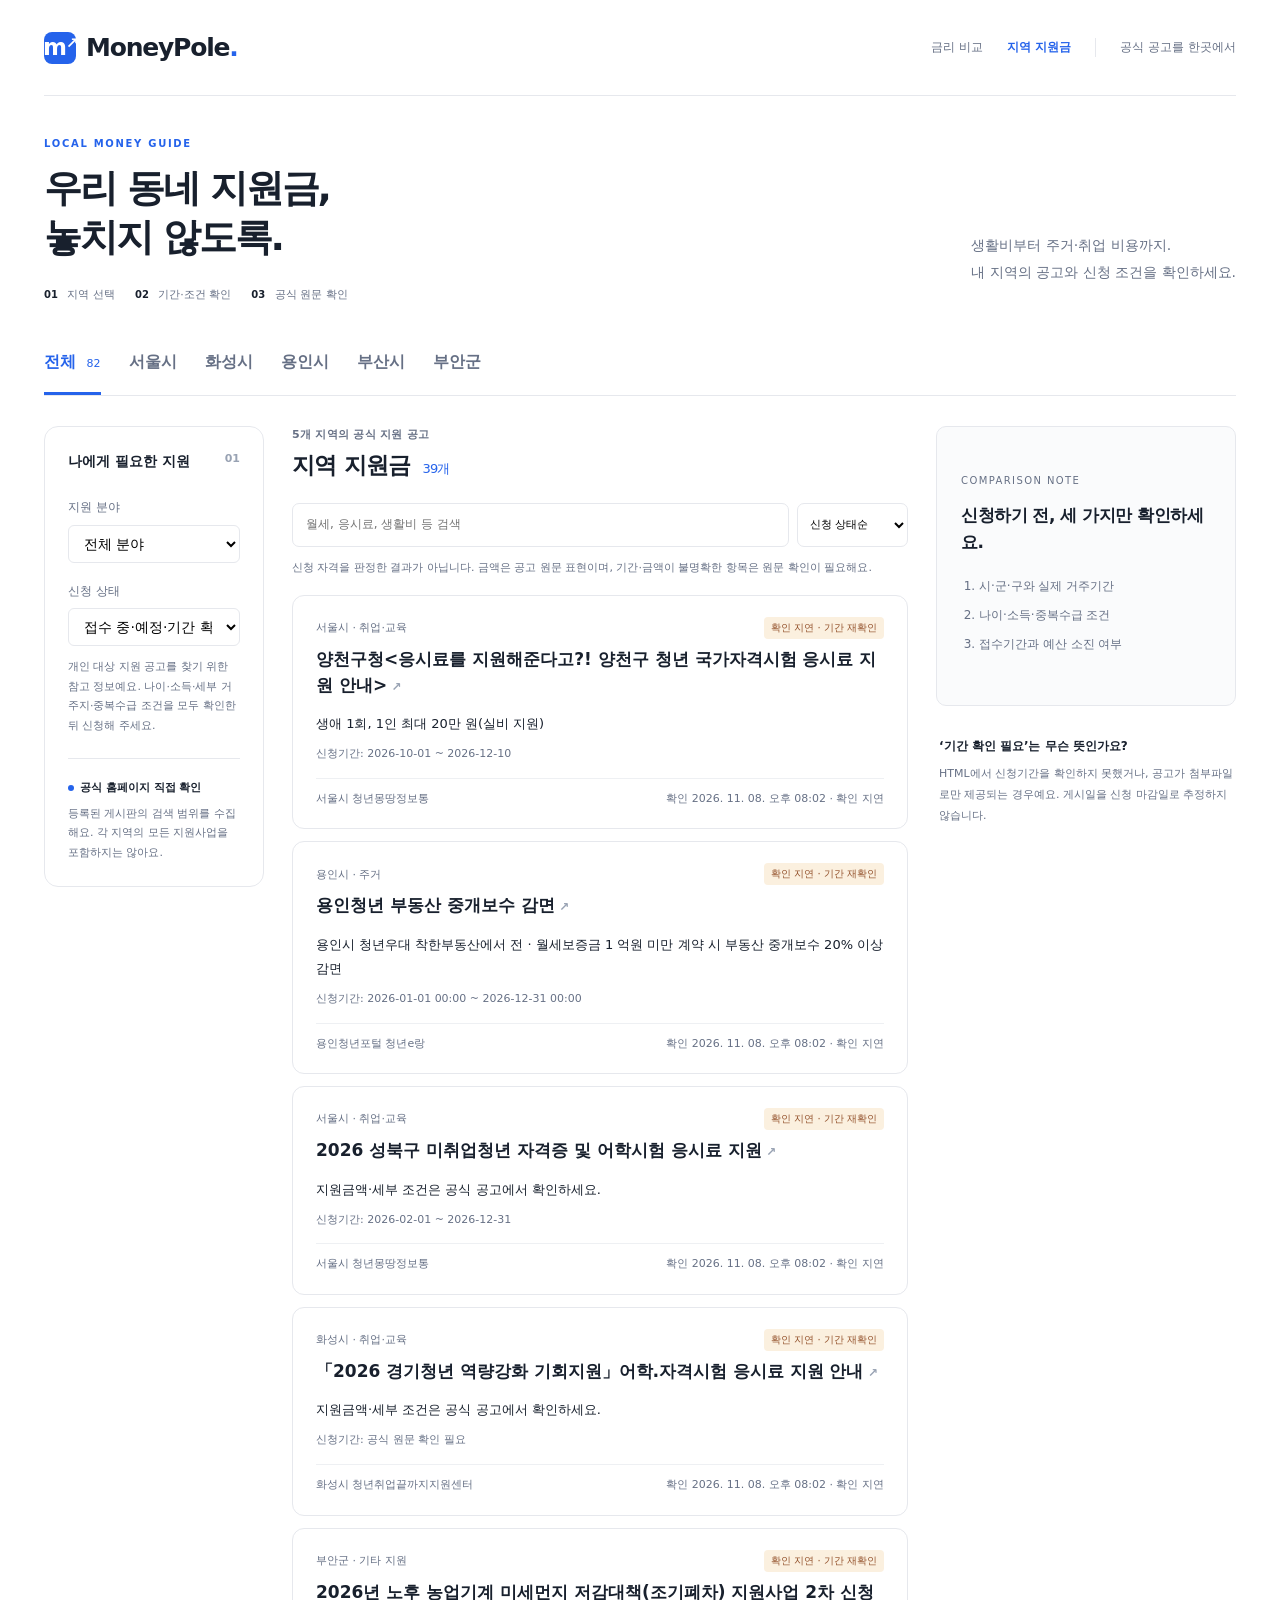
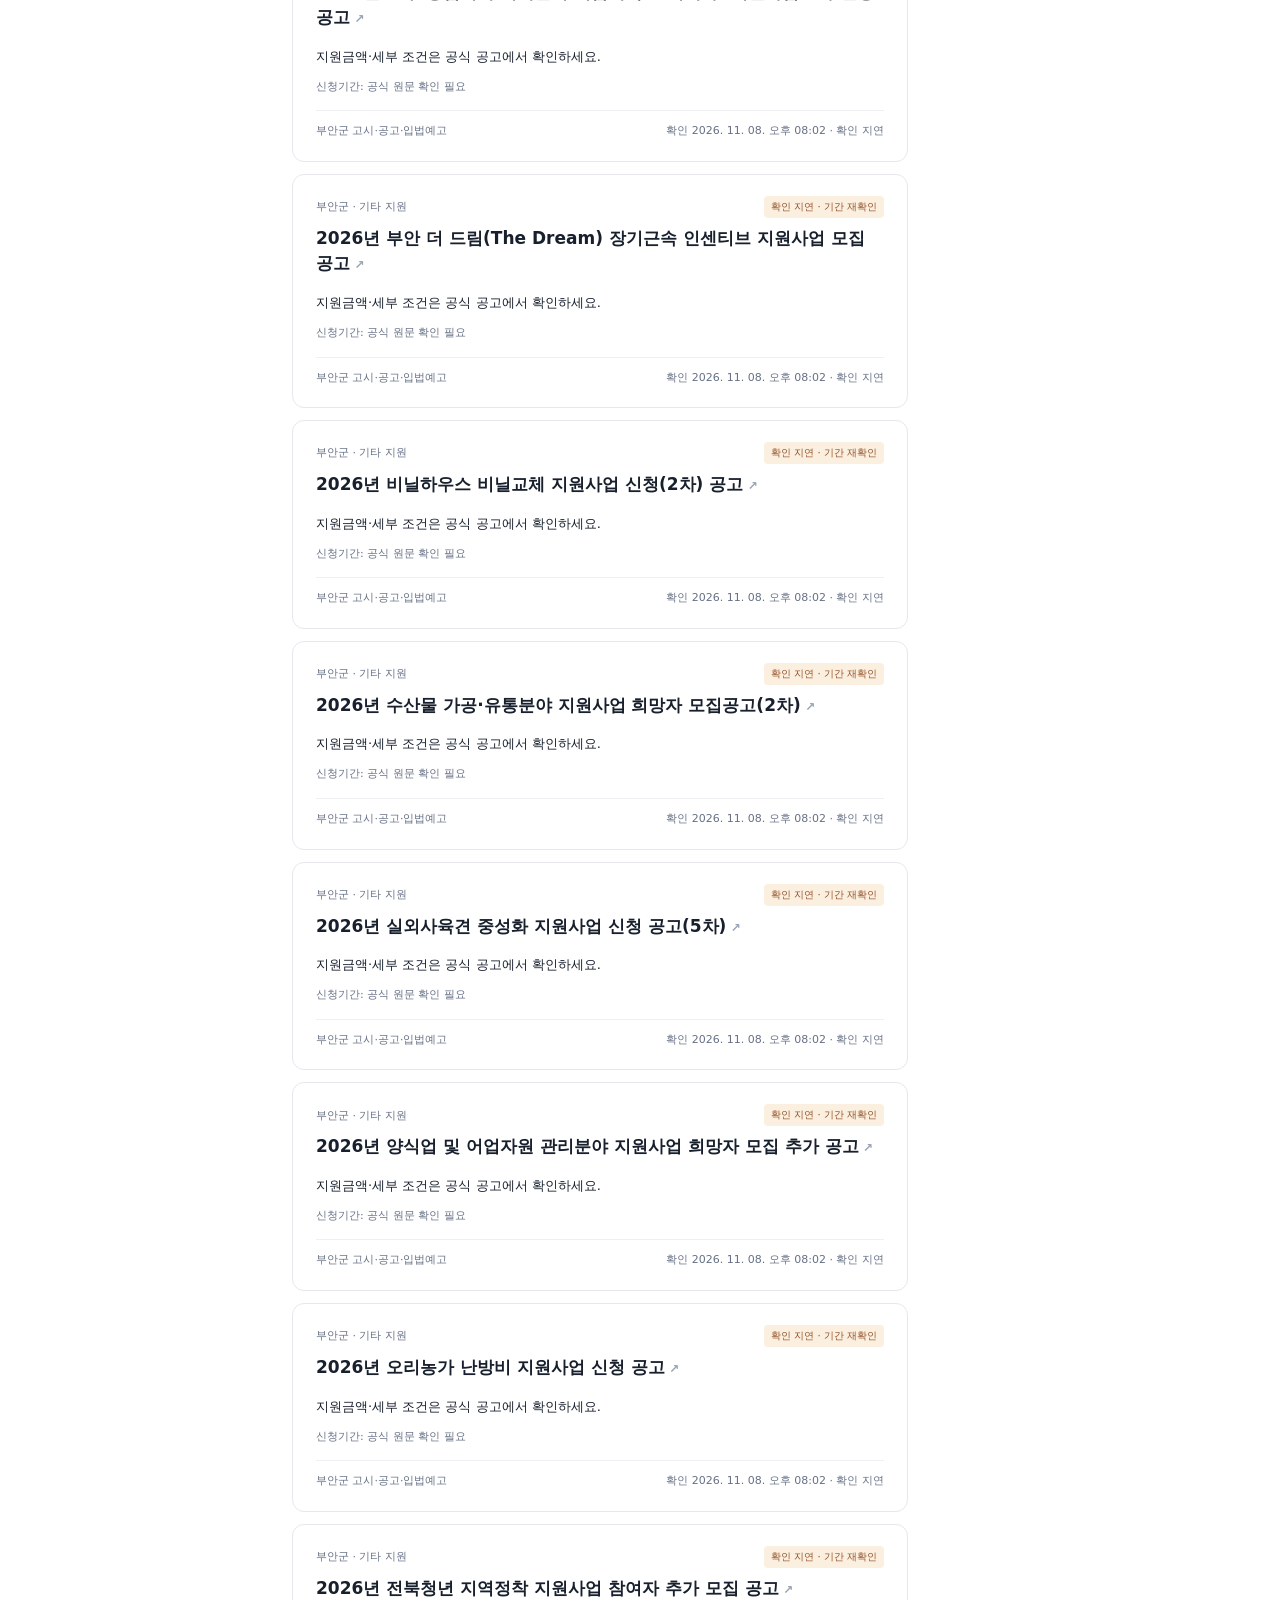
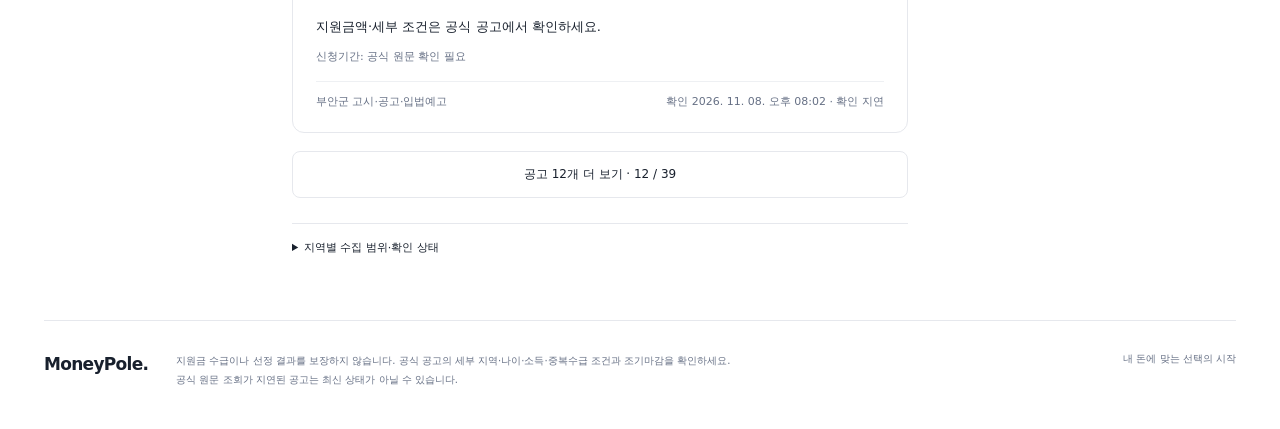
==== support.html @ addfc1a0 "Add daily no-key support notice collection for five municipalities" ====
<!doctype html>
<html lang="ko">
<head>
  <meta charset="UTF-8"><meta name="viewport" content="width=device-width, initial-scale=1">
  <meta name="description" content="서울시·화성시·용인시·부산시·부안군의 공식 지원 공고를 지역별로 확인하세요.">
  <title>지역 지원금 찾기 — MoneyPole</title>
  <link rel="stylesheet" href="web/styles.css?v=support-1">
  <script type="module" src="web/support.mjs?v=support-1"></script>
</head>
<body>
<div class="shell">
  <header class="site-header">
    <a class="brand" href="./" aria-label="MoneyPole 홈"><span class="brand-icon" aria-hidden="true">m<span>↗</span></span>MoneyPole<span class="brand-dot">.</span></a>
    <nav class="header-links" aria-label="주요 메뉴"><a href="./">금리 비교</a><a href="support.html" aria-current="page">지역 지원금</a><span class="header-note">공식 공고를 한곳에서</span></nav>
  </header>
  <main>
    <section class="intro">
      <p class="eyebrow">LOCAL MONEY GUIDE</p>
      <h1>우리 동네 지원금,<br>놓치지 않도록.</h1>
      <p class="intro-copy">생활비부터 주거·취업 비용까지.<br>내 지역의 공고와 신청 조건을 확인하세요.</p>
      <div class="intro-path" aria-label="확인 순서"><span><b>01</b> 지역 선택</span><span><b>02</b> 기간·조건 확인</span><span><b>03</b> 공식 원문 확인</span></div>
    </section>
    <nav class="tabs support-tabs" aria-label="지원 지역">
      <button type="button" data-region="all" class="active" aria-pressed="true">전체 <span id="allCount">—</span></button>
      <button type="button" data-region="seoul" aria-pressed="false">서울시</button>
      <button type="button" data-region="hwaseong" aria-pressed="false">화성시</button>
      <button type="button" data-region="yongin" aria-pressed="false">용인시</button>
      <button type="button" data-region="busan" aria-pressed="false">부산시</button>
      <button type="button" data-region="buan" aria-pressed="false">부안군</button>
    </nav>
    <div class="workspace">
      <aside class="filters support-filters" aria-label="지원 공고 필터">
        <div class="section-label">나에게 필요한 지원 <span>01</span></div>
        <label for="category">지원 분야</label><select id="category"><option value="all">전체 분야</option><option>생활</option><option>주거</option><option>취업·교육</option><option>자산형성</option><option>기타 지원</option></select>
        <label for="applicationStatus">신청 상태</label><select id="applicationStatus"><option value="available">접수 중·예정·기간 확인 필요</option><option value="open">접수 중</option><option value="upcoming">접수 예정</option><option value="unknown">기간 확인 필요</option><option value="closed">마감된 공고</option><option value="all">마감 포함 전체</option></select>
        <p class="filter-note">개인 대상 지원 공고를 찾기 위한 참고 정보예요. 나이·소득·세부 거주지·중복수급 조건을 모두 확인한 뒤 신청해 주세요.</p>
        <div class="source-note"><span class="status-dot"></span><strong>공식 홈페이지 직접 확인</strong><p>등록된 게시판의 검색 범위를 수집해요. 각 지역의 모든 지원사업을 포함하지는 않아요.</p></div>
      </aside>
      <section class="results" aria-labelledby="supportTitle">
        <div class="results-heading"><div><p class="eyebrow" id="regionLabel">5개 지역의 공식 지원 공고</p><h2 id="supportTitle">지역 지원금 <span id="resultCount"></span></h2></div></div>
        <div class="search-row"><label class="sr-only" for="search">공고명·지역·지원내용 검색</label><input id="search" type="search" placeholder="월세, 응시료, 생활비 등 검색"><label class="sr-only" for="sort">정렬</label><select id="sort"><option value="status">신청 상태순</option><option value="deadline">마감 가까운 순</option><option value="recent">최근 확인순</option></select></div>
        <p class="comparison-note" id="supportNotice">수집한 공고를 불러오고 있어요.</p>
        <div id="listArea" aria-live="polite"><div class="empty">공식 공고를 불러오고 있어요.</div></div>
        <button type="button" id="loadMore" class="load-more" hidden></button>
        <details class="collection-details"><summary>지역별 수집 범위·확인 상태</summary><p>확인일은 페이지를 조회한 날입니다. 자격이나 현재 예산 잔액을 확인했다는 뜻은 아니에요. 원천 공고의 반영이 늦을 수 있어요.</p><div id="sourceStatus"></div></details>
      </section>
      <aside class="ad-rail" aria-label="신청 전 확인 사항">
        <div id="railPlacement"></div>
        <p class="rail-caption"><strong>‘기간 확인 필요’는 무슨 뜻인가요?</strong>HTML에서 신청기간을 확인하지 못했거나, 공고가 첨부파일로만 제공되는 경우예요. 게시일을 신청 마감일로 추정하지 않습니다.</p>
      </aside>
    </div>
  </main>
  <footer><a class="brand footer-brand" href="./">MoneyPole.</a><p>지원금 수급이나 선정 결과를 보장하지 않습니다. 공식 공고의 세부 지역·나이·소득·중복수급 조건과 조기마감을 확인하세요.<br>공식 원문 조회가 지연된 공고는 최신 상태가 아닐 수 있습니다.</p><span>내 돈에 맞는 선택의 시작</span></footer>
</div>
<dialog id="detailDialog" aria-labelledby="detailName"><div class="dialog-head"><span>지원 공고 자세히 보기</span><button id="closeDetail" type="button" aria-label="지원 공고 닫기">닫기 ×</button></div><div id="detailContent"></div></dialog>
</body>
</html>
---- web/styles.css ----
:root{
  --ink:#18202d;
  --muted:#667085;
  --accent:#2563eb;
  --line:#e6e8ed;
  --paper:#ffffff;
  --soft:#f5f6f8;
  --white:#fff;
  --orange:#93512b}
*{
  box-sizing:border-box}
body{
  margin:0;
  background:var(--paper);
  color:var(--ink);
  font-family:system-ui,-apple-system,"Apple SD Gothic Neo","Malgun Gothic",sans-serif;
  font-size:14px;
  line-height:1.6}
button,input,select{
  font:inherit}
button,select{
  cursor:pointer}
button,a,input,select,summary{
  touch-action:manipulation}
button:focus-visible,a:focus-visible,input:focus-visible,select:focus-visible,summary:focus-visible{
  outline:3px solid #98a2b3;
  outline-offset:3px}
a{
  color:var(--accent);
  text-underline-offset:3px}
button{
  color:inherit}
input,select{
  min-width:0}
button{
  border:0}
.shell{
  max-width:1440px;
  margin:auto;
  padding:0 44px}
.site-header{
  height:96px;
  display:flex;
  align-items:center;
  justify-content:space-between;
  border-bottom:1px solid var(--line)}
.brand{
  font-weight:800;
  font-size:25px;
  letter-spacing:-1.2px;
  text-decoration:none;
  color:var(--ink);
  display:inline-flex;
  align-items:center}
.brand-icon{
  display:inline-flex;
  align-items:center;
  justify-content:center;
  position:relative;
  width:32px;
  height:32px;
  background:var(--accent);
  color:white;
  margin-right:10px;
  border-radius:8px;
  font-size:23px;
  line-height:1}
.brand-icon span{
  font-size:15px;
  margin-top:-8px}
.brand-dot{
  color:var(--accent)}
.header-note{
  font-size:12px;
  color:var(--muted)}
.intro{
  padding:40px 0 32px;
  position:relative}
.eyebrow{
  font-size:10px;
  letter-spacing:1.7px;
  font-weight:700;
  color:var(--accent);
  margin:0 0 12px}
h1{
  font-size:38px;
  letter-spacing:-2.1px;
  line-height:1.3;
  margin:0;
  font-weight:750}
.intro-copy{
  position:absolute;
  right:0;
  bottom:36px;
  font-size:14px;
  color:var(--muted);
  line-height:1.9}
.tabs{
  display:flex;
  border-bottom:1px solid var(--line);
  gap:36px;
  margin-bottom:30px}
.tabs button{
  background:none;
  padding:14px 0 17px;
  border-bottom:3px solid transparent;
  color:var(--muted);
  font-weight:650;
  font-size:16px}
.tabs button.active{
  color:var(--accent);
  border-color:var(--accent)}
.tabs button span{
  font-size:11px;
  margin-left:5px;
  font-weight:500}
.workspace{
  display:grid;
  grid-template-columns:220px minmax(0,1fr) 300px;
  gap:28px;
  align-items:start}
.filters{
  background:var(--white);
  border:1px solid var(--line);
  border-radius:14px;
  padding:23px;
  position:sticky;
  top:24px}
.section-label{
  font-weight:700;
  margin-bottom:26px;
  display:flex;
  justify-content:space-between}
.section-label span{
  font-size:11px;
  color:#98a2b3}
.filters label:not(.checkbox){
  display:block;
  font-size:12px;
  color:var(--muted);
  margin:19px 0 7px}
.money-field{
  display:flex;
  align-items:center;
  border-bottom:2px solid var(--accent);
  padding-bottom:9px;
  gap:6px}
.money-field input{
  width:100%;
  border:0;
  font-size:23px;
  font-weight:700;
  color:var(--ink);
  padding:0;
  background:transparent;
  appearance:textfield}
.money-field input::-webkit-inner-spin-button{
  appearance:none}
.money-field span{
  font-size:13px}
.quick-amounts{
  display:flex;
  gap:5px;
  margin-top:12px}
.quick-amounts button{
  background:var(--paper);
  padding:6px 8px;
  border:1px solid var(--line);
  border-radius:5px;
  font-size:11px;
  flex:1}
.filters select{
  width:100%;
  padding:9px 11px;
  border:1px solid var(--line);
  border-radius:6px;
  background:white}
.checkbox{
  display:flex;
  align-items:center;
  gap:7px;
  margin:24px 0 12px;
  font-size:13px}
.checkbox input{
  accent-color:var(--accent);
  width:16px;
  height:16px}
.filter-note{
  font-size:11px;
  color:var(--muted);
  line-height:1.8}
.source-note{
  border-top:1px solid var(--line);
  padding-top:20px;
  margin-top:22px;
  font-size:11px}
.source-note p{
  color:var(--muted);
  margin:7px 0 0;
  line-height:1.8}
.status-dot{
  display:inline-block;
  width:6px;
  height:6px;
  border-radius:50%;
  background:var(--accent);
  margin-right:6px}
.results-heading{
  display:flex;
  align-items:center;
  justify-content:space-between}
.results-heading .eyebrow{
  letter-spacing:.3px;
  margin-bottom:3px;
  font-size:11px;
  color:var(--muted)}
h2{
  margin:0;
  font-size:23px;
  letter-spacing:-.8px}
h2 span{
  font-size:13px;
  color:var(--accent);
  margin-left:5px;
  font-weight:500}
.unit-label{
  font-size:11px;
  color:var(--muted)}
.search-row{
  display:flex;
  gap:8px;
  margin-top:20px}
.search-row input{
  flex:1;
  width:100%;
  padding:11px 13px;
  border:1px solid var(--line);
  border-radius:7px;
  background:white;
  font-size:12px}
.search-row select{
  border:1px solid var(--line);
  border-radius:7px;
  background:white;
  padding:8px;
  font-size:11px}
.comparison-note{
  font-size:11px;
  color:var(--muted);
  margin:12px 0 19px}
.card{
  background:white;
  border:1px solid var(--line);
  border-radius:12px;
  margin-bottom:12px;
  padding:21px 23px}
.card:hover{
  border-color:#98a2b3}
.card-top{
  display:flex;
  justify-content:space-between;
  align-items:center;
  gap:10px;
  font-size:11px;
  color:var(--muted);
  margin-bottom:8px}
.badge{
  font-size:10px;
  color:var(--accent);
  background:var(--soft);
  padding:3px 7px;
  border-radius:4px;
  white-space:nowrap}
.badge.warning{
  background:#fbf0df;
  color:var(--orange)}
.card-main{
  display:flex;
  justify-content:space-between;
  align-items:start;
  gap:15px}
.product-button{
  display:block;
  text-align:left;
  font-size:16px;
  font-weight:650;
  background:none;
  padding:0;
  line-height:1.5}
.product-button::after{
  content:' ↗';
  font-size:12px;
  color:#98a2b3}
.rate{
  color:var(--accent);
  font-size:29px;
  line-height:1.2;
  font-weight:750;
  letter-spacing:-1px;
  white-space:nowrap}
.rate small{
  font-size:12px;
  letter-spacing:0;
  margin-right:5px;
  font-weight:500}
.basic-rate{
  font-size:10px;
  color:var(--muted);
  text-align:right;
  margin-top:4px}
.condition{
  color:var(--muted);
  font-size:11px;
  margin-top:9px;
  white-space:pre-line}
.card-bottom{
  display:flex;
  justify-content:space-between;
  align-items:center;
  gap:10px;
  border-top:1px solid #eef0f3;
  padding-top:11px;
  margin-top:15px;
  font-size:11px;
  color:var(--muted)}
.card-bottom strong{
  color:var(--ink);
  font-size:13px}
.amount-limit{
  color:var(--orange);
  font-size:11px;
  margin-top:10px}
.empty{
  border:1px dashed var(--line);
  border-radius:12px;
  background:white;
  padding:44px 24px;
  text-align:center;
  color:var(--muted)}
.error{
  color:var(--orange)}
.collection-details{
  margin-top:25px;
  font-size:11px;
  color:var(--muted);
  border-top:1px solid var(--line);
  padding-top:15px}
.collection-details summary{
  cursor:pointer;
  color:var(--ink)}
.source-row{
  display:flex;
  justify-content:space-between;
  gap:14px;
  margin:8px 0}
.source-row span:last-child{
  text-align:right}
footer{
  border-top:1px solid var(--line);
  margin-top:64px;
  padding:30px 0 40px;
  display:flex;
  align-items:start;
  gap:28px;
  color:var(--muted);
  font-size:10px}
footer p{
  margin:0;
  flex:1;
  line-height:1.9}
.footer-brand{
  font-size:17px;
  letter-spacing:-.7px}
footer>span{
  font-size:10px}
dialog{
  border:0;
  border-radius:18px;
  max-width:600px;
  width:calc(100% - 32px);
  max-height:90dvh;
  padding:0;
  color:var(--ink);
  box-shadow:0 20px 100px #18202d26}
dialog::backdrop{
  background:#18202d5e;
  backdrop-filter:blur(3px)}
.dialog-head{
  display:flex;
  align-items:center;
  justify-content:space-between;
  padding:17px 25px;
  border-bottom:1px solid var(--line);
  position:sticky;
  top:0;
  background:white;
  z-index:1;
  font-size:12px}
.dialog-head button{
  background:var(--paper);
  border-radius:5px;
  padding:6px 10px}
#detailContent{
  padding:26px}
.detail-bank{
  color:var(--muted);
  font-size:12px}
#detailName{
  font-size:25px;
  letter-spacing:-1px;
  margin:6px 0 14px}
.detail-rate{
  font-size:38px;
  color:var(--accent);
  font-weight:750}
.detail-rate small{
  font-size:14px}
.detail-meta{
  color:var(--muted);
  font-size:11px}
.detail-section{
  border-top:1px solid var(--line);
  margin-top:23px;
  padding-top:19px}
.detail-section h3{
  font-size:14px;
  margin:0 0 10px}
.detail-section p{
  font-size:12px;
  white-space:pre-line;
  overflow-wrap:anywhere}
.detail-grid{
  display:grid;
  grid-template-columns:100px 1fr;
  font-size:12px;
  gap:9px}
.detail-grid dt{
  color:var(--muted)}
.detail-grid dd{
  margin:0;
  white-space:pre-line;
  overflow-wrap:anywhere}
.calc-panel{
  background:var(--soft);
  padding:18px;
  border-radius:9px}
.calc-panel select{
  width:100%;
  font-size:12px;
  border:1px solid var(--line);
  padding:8px;
  background:white;
  border-radius:5px}
.calc-amount{
  font-size:25px;
  font-weight:700;
  color:var(--accent)}
.calc-caption{
  font-size:11px;
  color:var(--muted)}
.history{
  width:100%;
  border-collapse:collapse;
  font-size:11px}
.history td,.history th{
  padding:7px;
  text-align:left;
  border-bottom:1px solid var(--line)}
.sr-only{
  position:absolute;
  width:1px;
  height:1px;
  overflow:hidden;
  clip:rect(0,0,0,0)}
[hidden]{
  display:none!important}
@media(max-width:800px){
  .shell{
    padding:0 24px}
  .intro-copy{
    position:static;
    margin:18px 0 0}
  .intro{
    padding:34px 0 26px}
  h1{
    font-size:35px}
  .workspace{
    grid-template-columns:220px minmax(0,1fr);
    gap:22px}
  .filters{
    padding:17px}
  .card{
    padding:17px}
  .rate{
    font-size:25px}
  footer>span{
    display:none}
}
@media(max-width:620px){
  .shell{
    padding:0 20px}
  .site-header{
    height:75px}
  .brand{
    font-size:23px}
  .header-note{
    font-size:10px}
  .intro{
    padding-top:30px}
  h1{
    font-size:33px}
  .intro-copy{
    font-size:12px}
  .tabs{
    gap:0;
    justify-content:space-between;
    margin-bottom:22px}
  .tabs button{
    font-size:14px}
  .workspace{
    display:block}
  .filters{
    position:static;
    padding:18px;
    margin-bottom:28px;
    display:grid;
    grid-template-columns:minmax(0,1fr) 110px;
    column-gap:20px}
  .section-label{
    grid-column:1/-1;
    margin-bottom:7px}
  .filters>label#amountLabel{
    grid-column:1;
    margin-top:7px}
  .money-field{
    grid-column:1;
    grid-row:3}
  .money-field input{
    font-size:22px}
  .quick-amounts{
    grid-column:1}
  .filters>#daysField,.filters>#termField{
    grid-column:2;
    grid-row:2/5}
  .filters>#daysField label,.filters>#termField label{
    margin-top:7px}
  .checkbox{
    grid-column:1/-1;
    margin:16px 0 3px}
  .filter-note{
    grid-column:1/-1;
    margin-bottom:0}
  .source-note{
    grid-column:1/-1;
    margin-top:14px;
    padding-top:12px}
  .source-note p{
    display:inline;
    margin-left:7px}
  .card-main{
    gap:12px}
  .product-button{
    font-size:15px}
  .rate{
    font-size:27px}
  .card-bottom{
    align-items:start;
    flex-direction:column;
    gap:5px}
  .search-row select{
    max-width:116px}
  footer{
    margin-top:40px;
    flex-direction:column;
    gap:10px}
  .detail-grid{
    grid-template-columns:85px 1fr}
  #detailContent{
    padding:22px}
  .card-top{
    align-items:start}
}
/* Reserved placements display useful editorial content until ads are explicitly enabled. */
.header-links{
  display:flex;
  align-items:center;
  gap:24px;
  font-size:12px}
.header-links a{
  text-decoration:none;
  color:var(--muted)}
.site-header .header-note{
  border-left:1px solid var(--line);
  padding-left:24px}
.intro-path{
  display:flex;
  gap:20px;
  color:var(--muted);
  font-size:11px;
  margin-top:23px}
.intro-path span b{
  font-size:10px;
  color:var(--ink);
  margin-right:6px}
.ad-rail{
  align-self:start}
.placement{
  position:relative;
  isolation:isolate;
  overflow:hidden;
  background:#fafbfc;
  border:1px solid var(--line);
  border-radius:10px;
  min-width:0}
.placement--rail{
  width:300px;
  min-height:280px}
.placement--inline{
  min-height:280px;
  margin:32px 0}
.placement-editorial{
  min-height:278px;
  padding:24px;
  display:flex;
  flex-direction:column;
  justify-content:center}
.placement-kicker{
  color:var(--muted);
  letter-spacing:1.4px;
  font-size:10px;
  margin:0 0 13px}
.placement-title{
  font-size:17px;
  line-height:1.6;
  letter-spacing:-.5px;
  font-weight:650;
  margin:0 0 16px}
.placement-editorial p:not(.placement-kicker){
  font-size:12px;
  color:var(--muted);
  line-height:1.9;
  margin:0}
.placement-editorial ol{
  margin:0;
  padding-left:18px;
  color:var(--muted);
  font-size:12px;
  line-height:2.4}
.placement--inline .placement-editorial{
  padding:28px 32px}
.placement--inline .placement-title{
  font-size:19px}
.placement[data-state="advertisement"]{
  overflow:visible;
  background:white;
  border-color:var(--line);
  border-radius:0;
  padding-top:25px}
.placement-label{
  position:absolute;
  top:4px;
  left:0;
  right:0;
  text-align:center;
  font-size:10px;
  letter-spacing:.4px;
  color:#667085}
.placement-host{
  width:100%;
  min-height:250px}
.rail-caption{
  font-size:11px;
  line-height:1.9;
  color:var(--muted);
  padding:18px 3px}
.rail-caption strong{
  display:block;
  color:var(--ink);
  font-size:12px;
  margin-bottom:6px}
.load-more{
  display:block;
  width:100%;
  padding:13px;
  border:1px solid var(--line);
  background:white;
  border-radius:8px;
  margin-top:18px;
  font-size:12px}
.load-more:hover{
  background:var(--soft)}
.guides{
  margin:52px 0 0;
  padding-top:30px;
  border-top:1px solid var(--line);
  scroll-margin-top:24px}
.guides-heading{
  display:flex;
  justify-content:space-between;
  gap:16px;
  align-items:end;
  margin-bottom:22px}
.guides-heading h2{
  font-size:23px}
.guides-heading p{
  margin:0;
  color:var(--muted);
  font-size:12px}
.guide-grid{
  display:grid;
  grid-template-columns:repeat(3,minmax(0,1fr));
  gap:24px}
.guide-grid article{
  padding:22px;
  border:1px solid var(--line);
  border-radius:10px}
.guide-grid h3{
  font-size:15px;
  margin:0 0 10px}
.guide-grid p{
  font-size:12px;
  color:var(--muted);
  line-height:1.9;
  margin:0}
.guide-number{
  font-size:10px;
  color:var(--muted);
  display:block;
  margin-bottom:14px}
#compare{
  scroll-margin-top:24px}
.results{
  min-width:0}
.collection-details{
  scroll-margin-top:24px}
@media(max-width:1200px){
  .workspace{
    grid-template-columns:220px minmax(0,1fr);
    gap:28px}
  .ad-rail{
    display:none}
  .shell{
    max-width:1100px}
}
@media(max-width:800px){
  .workspace{
    grid-template-columns:200px minmax(0,1fr);
    gap:22px}
  .header-links{
    gap:16px}
  .site-header .header-note{
    display:none}
  .guide-grid{
    gap:12px}
  .guide-grid article{
    padding:18px}
  .guides-heading{
    display:block}
  .guides-heading p{
    margin-top:8px}
  .intro{
    padding:30px 0 24px}
  .intro-copy{
    font-size:13px}
}
@media(max-width:620px){
  .workspace{
    display:block}
  .shell{
    padding:0 20px}
  .header-links{
    gap:14px;
    font-size:11px}
  .brand{
    font-size:21px}
  .brand-icon{
    width:27px;
    height:27px;
    font-size:20px;
    margin-right:7px}
  .intro{
    padding:25px 0 20px}
  h1{
    font-size:30px}
  .intro-copy{
    font-size:12px;
    margin-top:13px}
  .intro-path{
    gap:12px;
    font-size:10px;
    margin-top:17px}
  .intro-path span b{
    margin-right:4px}
  .tabs button{
    padding-bottom:12px}
  .filters{
    margin-bottom:24px}
  .filter-note{
    font-size:10px}
  .source-note{
    font-size:10px}
  .placement--inline{
    margin:32px 0;
    min-height:280px}
  .placement--inline .placement-editorial{
    padding:22px;
    min-height:278px}
  .placement--inline .placement-title{
    font-size:17px}
  .guide-grid{
    grid-template-columns:1fr}
  .guides{
    margin-top:36px}
  .guide-grid article{
    padding:20px}
  .guide-number{
    margin-bottom:9px}
  .unit-label{
    font-size:10px}
  .search-row{
    margin-top:16px}
}
.quick-amounts button {
  white-space: nowrap;
  font-size: 10px;
  padding: 6px 5px;
}

/* One blue accent; white remains the page surface. */
.tabs button.active { color: var(--accent); border-color: var(--accent); }
.filters input:focus-visible, .filters select:focus-visible, .search-row input:focus-visible, .search-row select:focus-visible { outline-color: var(--accent); }
.institution-field { margin-top: 18px; }
@media (max-width:620px) {
  .institution-field { grid-column: 1 / -1; margin-top: 0; }
}
.header-links a[aria-current="page"] { color: var(--accent); font-weight: 650; }
.support-tabs { gap: 28px; flex-wrap: wrap; }
.support-summary { font-size: 13px; line-height: 1.85; color: var(--ink); margin: 14px 0 9px; overflow-wrap: anywhere; }
.support-card .product-button { font-size: 17px; }
.support-source { border-bottom: 1px solid var(--line); padding: 10px 0; }
.support-source p { margin: 4px 0; }
.support-excerpt { max-height: 420px; overflow: auto; }
@media (max-width:620px) {
  .support-tabs { gap: 0; display: grid; grid-template-columns: repeat(3,minmax(0,1fr)); }
  .support-tabs button { padding: 10px 6px; }
  .support-filters { display: block; }
  .support-filters .section-label { margin-bottom: 12px; }
  .support-filters .source-note p { display: block; margin-left: 0; }
  .support-card .product-button { font-size: 15px; }
}
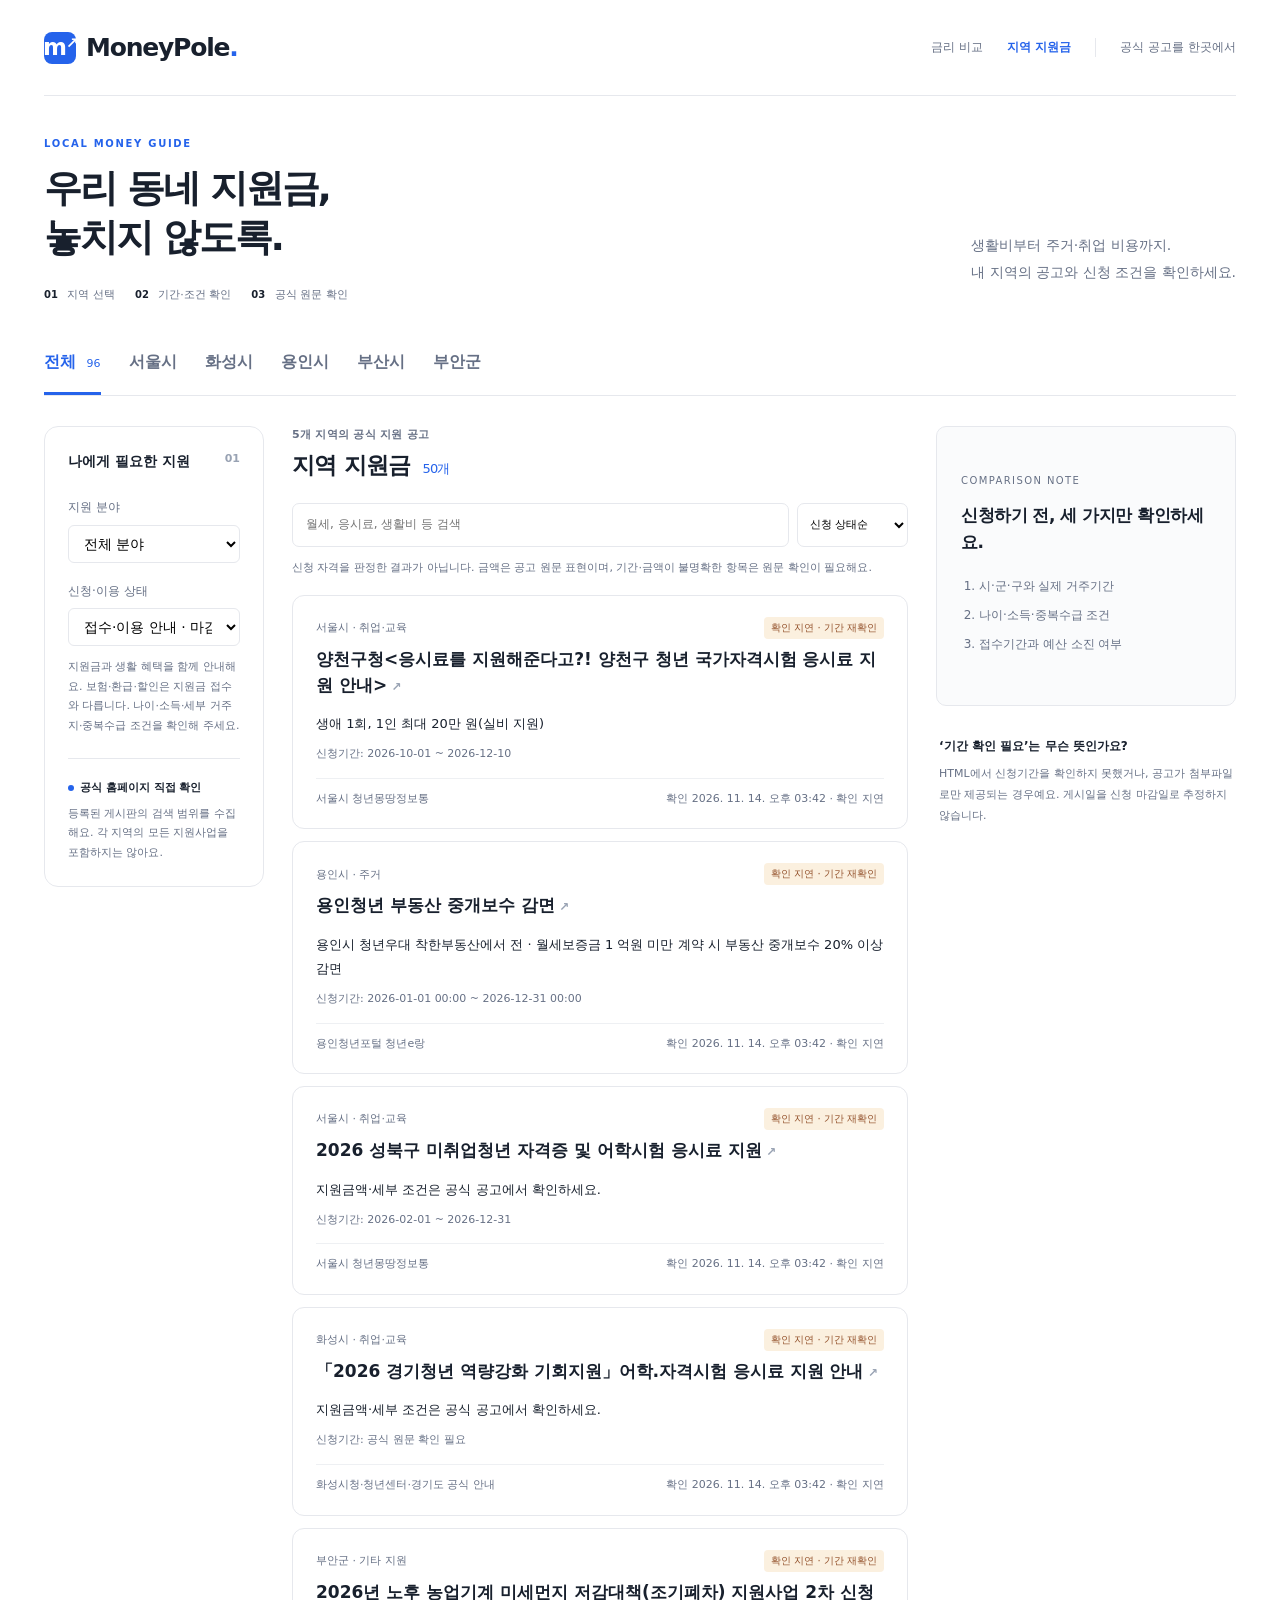
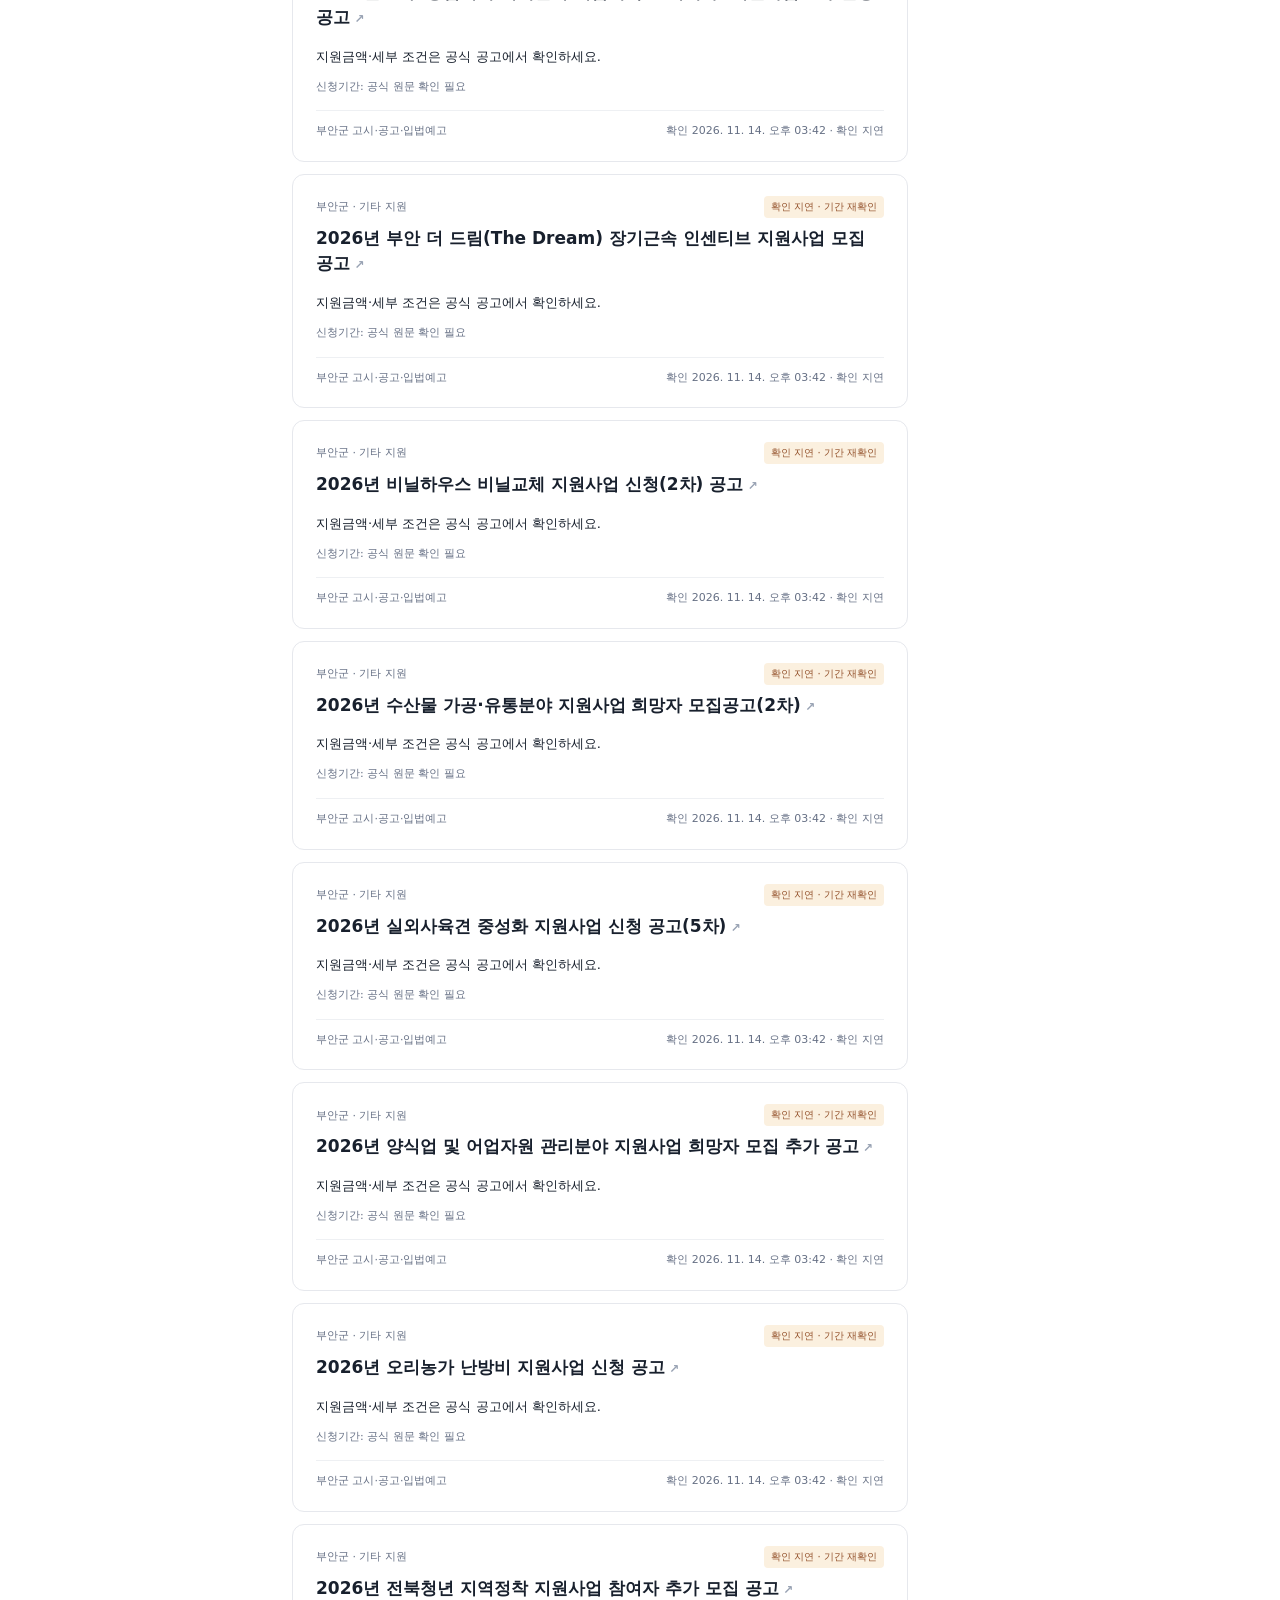
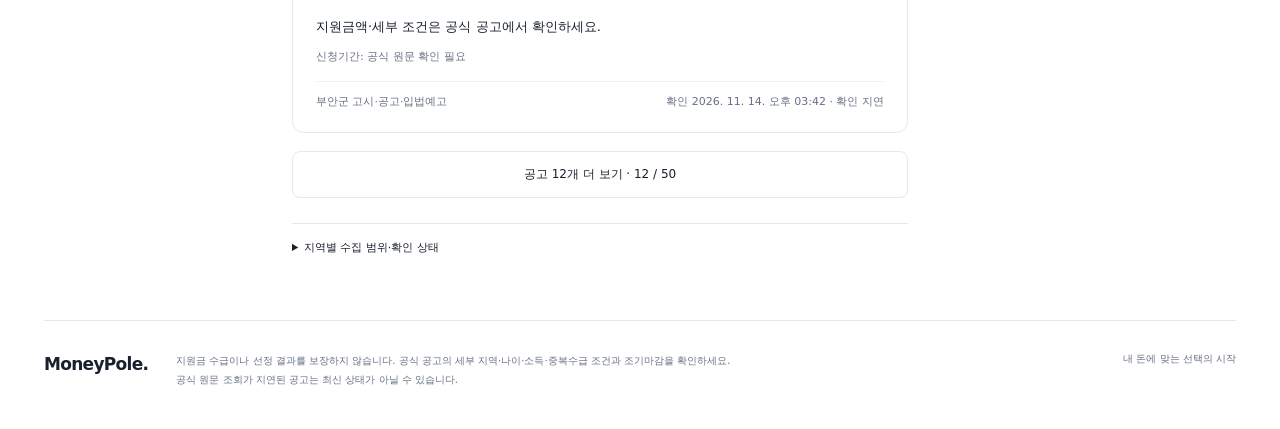
==== commit 2a8eba8b: "Expand Hwaseong benefits with daily official page checks" ====
--- a/support.html
+++ b/support.html
@@ -32,8 +32,8 @@
       <aside class="filters support-filters" aria-label="지원 공고 필터">
         <div class="section-label">나에게 필요한 지원 <span>01</span></div>
         <label for="category">지원 분야</label><select id="category"><option value="all">전체 분야</option><option>생활</option><option>주거</option><option>취업·교육</option><option>자산형성</option><option>기타 지원</option></select>
-        <label for="applicationStatus">신청 상태</label><select id="applicationStatus"><option value="available">접수 중·예정·기간 확인 필요</option><option value="open">접수 중</option><option value="upcoming">접수 예정</option><option value="unknown">기간 확인 필요</option><option value="closed">마감된 공고</option><option value="all">마감 포함 전체</option></select>
-        <p class="filter-note">개인 대상 지원 공고를 찾기 위한 참고 정보예요. 나이·소득·세부 거주지·중복수급 조건을 모두 확인한 뒤 신청해 주세요.</p>
+        <label for="applicationStatus">신청·이용 상태</label><select id="applicationStatus"><option value="available">접수·이용 안내 · 마감 제외</option><option value="open">접수 중</option><option value="upcoming">접수 예정</option><option value="unknown">기간·이용 조건 확인</option><option value="closed">마감된 공고</option><option value="all">마감 포함 전체</option></select>
+        <p class="filter-note">지원금과 생활 혜택을 함께 안내해요. 보험·환급·할인은 지원금 접수와 다릅니다. 나이·소득·세부 거주지·중복수급 조건을 확인해 주세요.</p>
         <div class="source-note"><span class="status-dot"></span><strong>공식 홈페이지 직접 확인</strong><p>등록된 게시판의 검색 범위를 수집해요. 각 지역의 모든 지원사업을 포함하지는 않아요.</p></div>
       </aside>
       <section class="results" aria-labelledby="supportTitle">
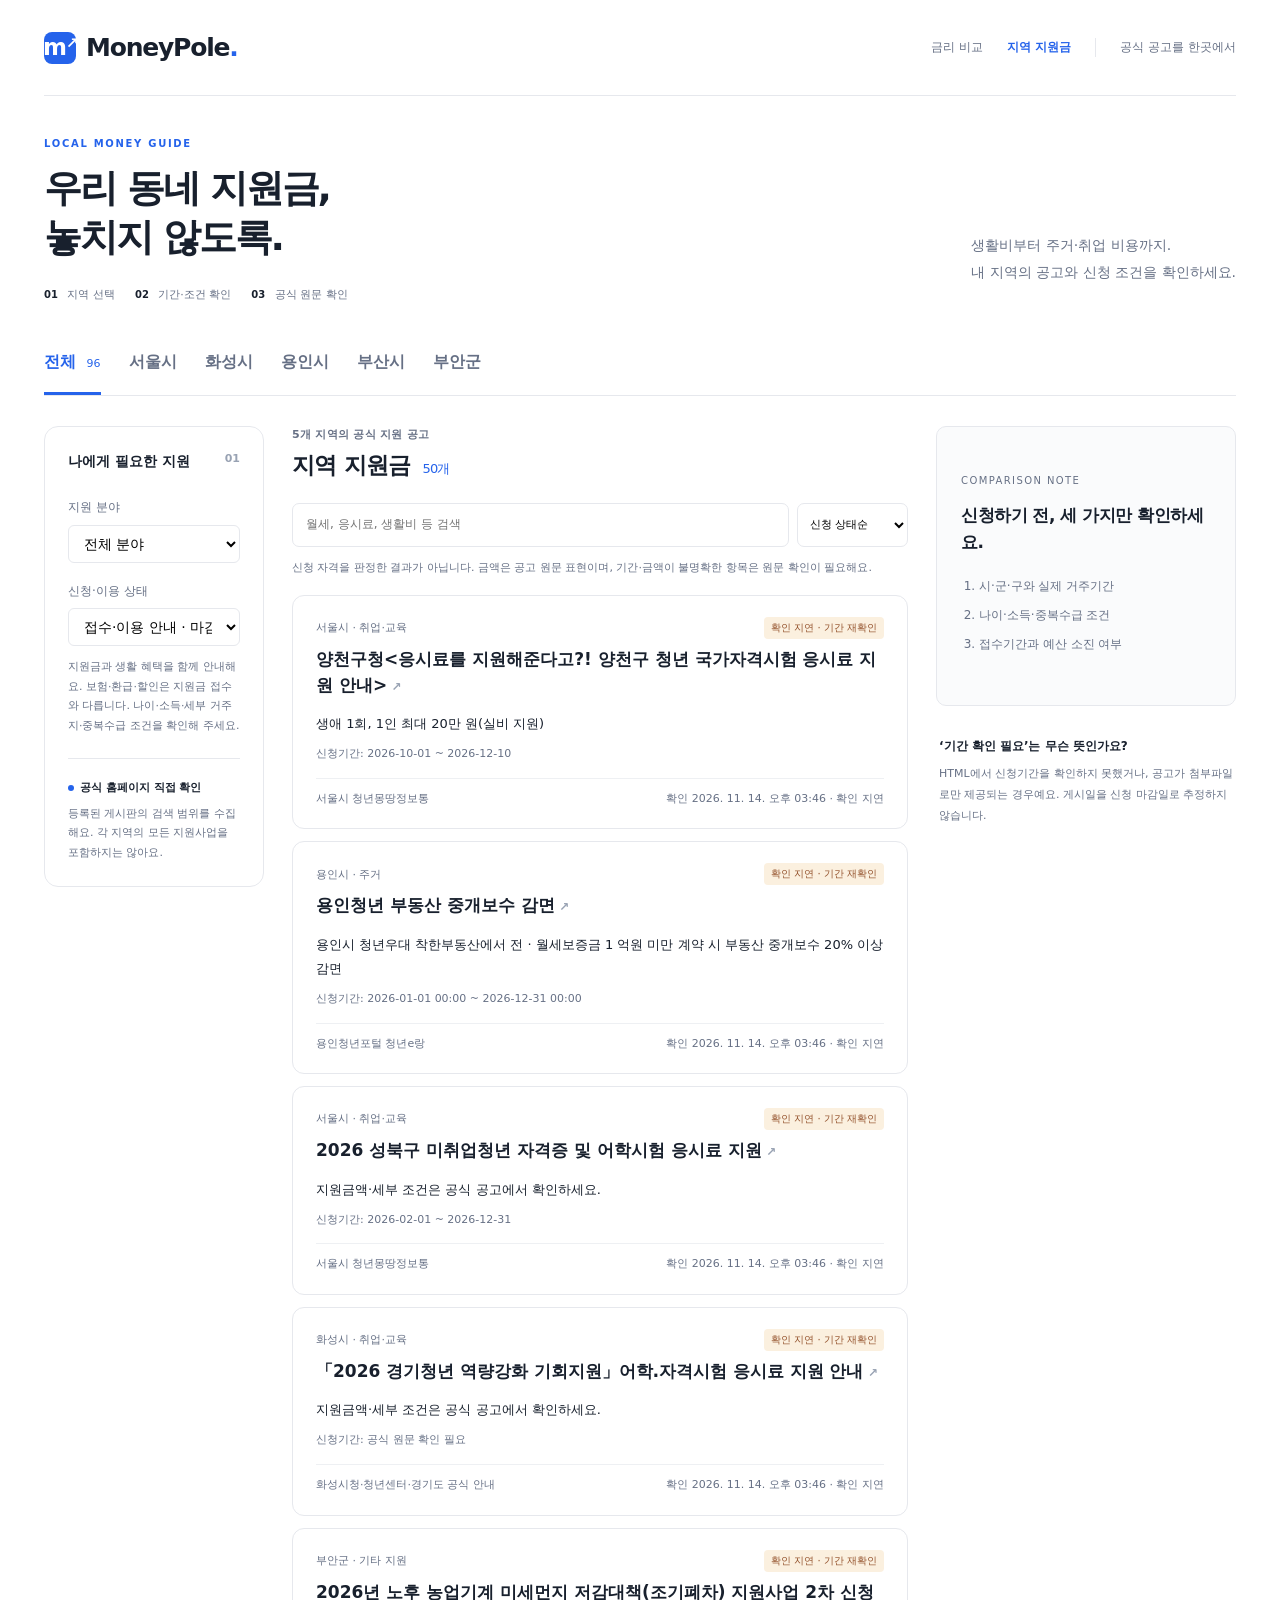
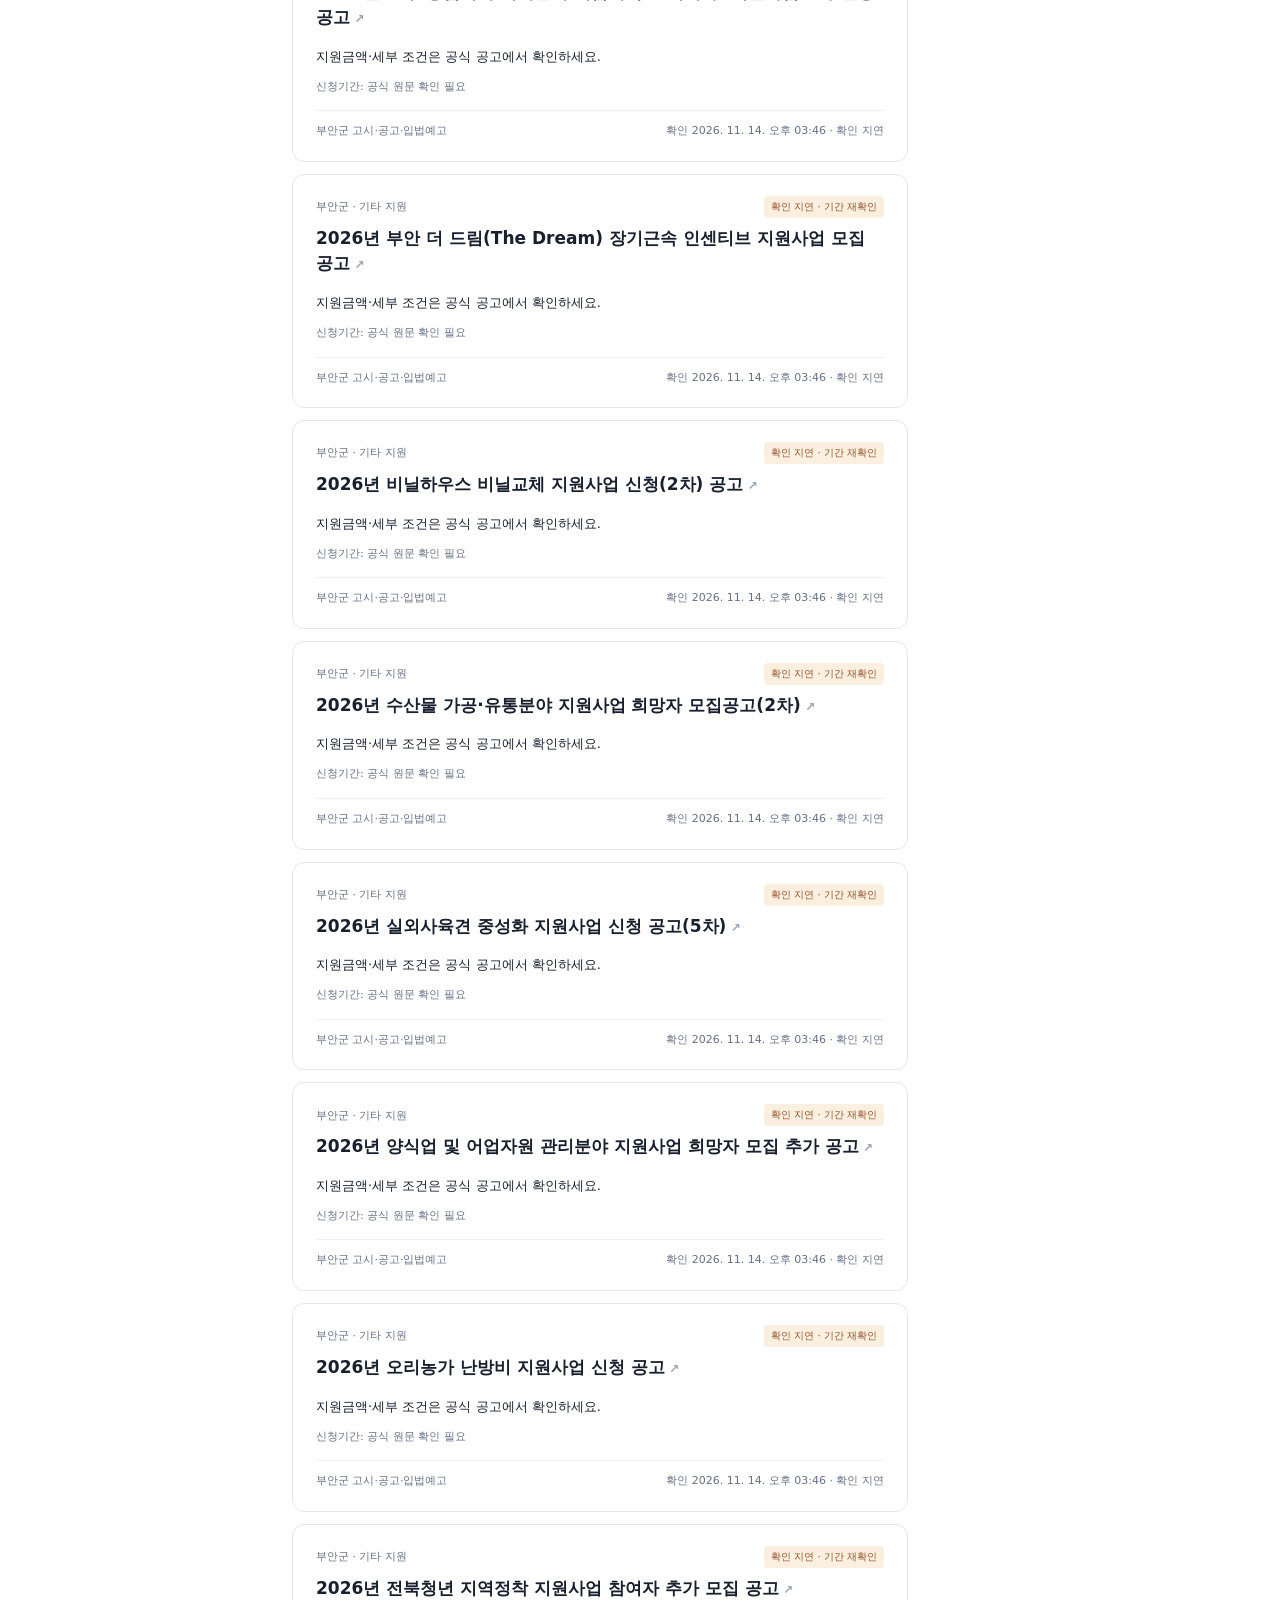
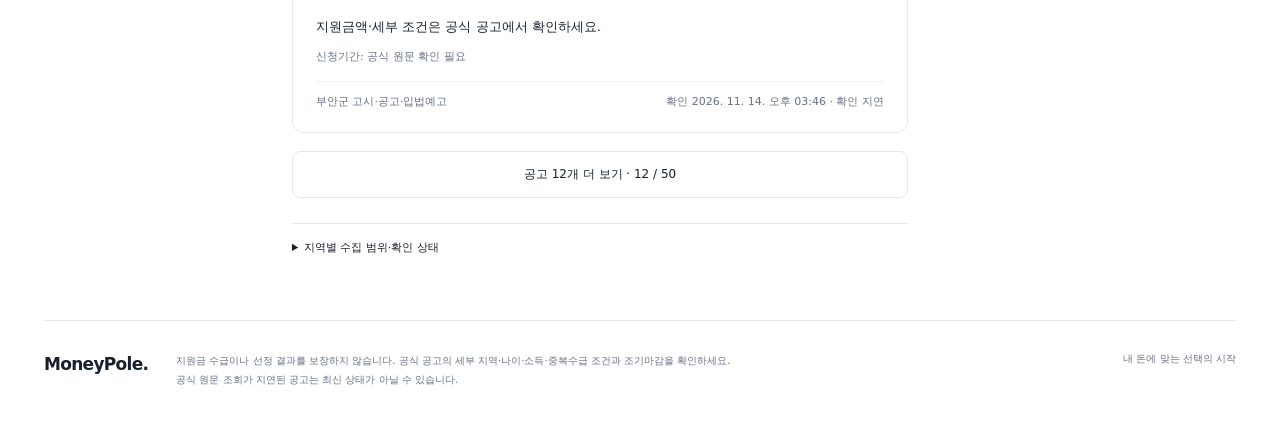
==== commit b9d22e0c: "Refresh support modules for returning visitors" ====
--- a/support.html
+++ b/support.html
@@ -5,7 +5,7 @@
   <meta name="description" content="서울시·화성시·용인시·부산시·부안군의 공식 지원 공고를 지역별로 확인하세요.">
   <title>지역 지원금 찾기 — MoneyPole</title>
   <link rel="stylesheet" href="web/styles.css?v=support-1">
-  <script type="module" src="web/support.mjs?v=support-1"></script>
+  <script type="module" src="web/support.mjs?v=hwaseong-2"></script>
 </head>
 <body>
 <div class="shell">
